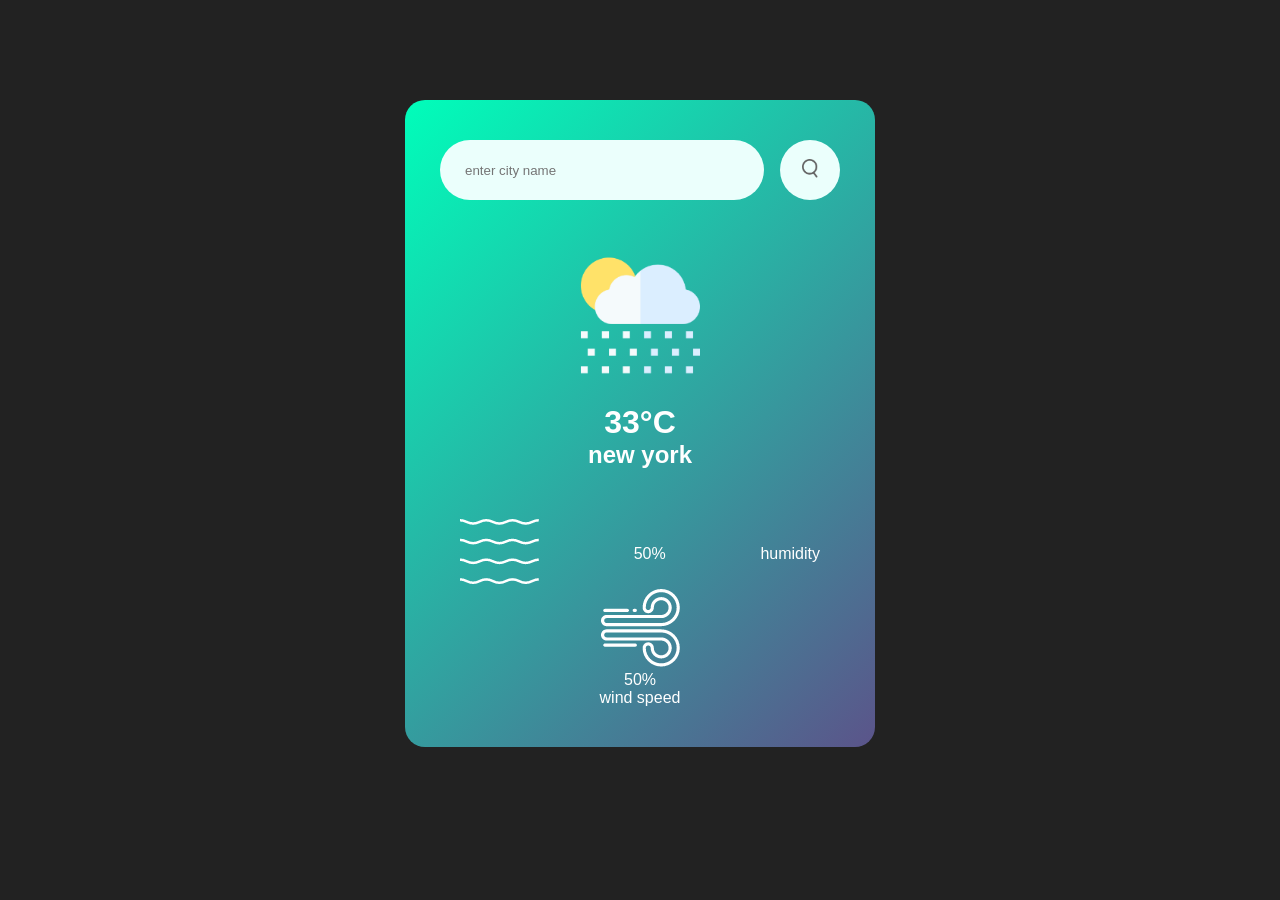
==== w.html @ c91f35f1 "weather" ====
<!DOCTYPE html>
<html lang="en">
<head>
    <meta charset="UTF-8">
    <meta name="viewport" content="width=device-width, initial-scale=1.0">
    <title>Document</title>
    <link  rel="stylesheet" href="style.css"
    spellcheck="false">
</head>
<body>

<div class="card">
    <div class="search">
    <input type"text" placeholder="enter city name ">
    <button><img  src="search.png" ></button>
    </div>
    <div class="weather">
        <img src="rain.png" class="weather-icon"></img>
    <h1 class="temp">33°C</h1>
    <h2 class="city">new york</h2>
    <div class="details">
        <div class="col">
            <img src="humidity.png">
        </div>
        <p class="humidity">50%</p>
        <p>humidity</p>
    </div>
    </div>
    <div class="col">
        <img src="wind.png">
    </div>
    <p class="wind">50%</p>
    <p>wind speed</p>
</div>
<script>
    const apiKey = "8fa895c8b60341de0b4708e45f2ac3b3";
const apiUrl = "https://api.openweathermap.org/data/2.5/weather?units=metric&q=";

const searchBox = document.querySelector(".search input");
const searchBtn = document.querySelector(".search button");

async function checkWeather(city) {
    const response = await fetch(`${apiUrl}${city}&appid=${apiKey}`);
    
    if (response.status === 404) {
        alert("City not found!");
        return;
    }

    const data = await response.json();
    console.log(data);

    document.querySelector(".city").innerHTML = data.name;
    document.querySelector(".temp").innerHTML = Math.round(data.main.temp) + "°C";
    document.querySelector(".humidity").innerHTML = data.main.humidity + "%";
    document.querySelector(".wind").innerHTML = data.wind.speed + " km/h";
}

searchBtn.addEventListener("click", () => {
    if (searchBox.value.trim() !== "") {
        checkWeather(searchBox.value);
    }
});
</script>
    



</body>

</html>
---- style.css ----
*{
    margin: 0;
    padding: 0;
    font-family: 'poppins',sans-serif;
    box-sizing: border-box;
}
body{
    background-color: #222;
}
.card{
    width: 90%;
    max-width: 470px;
    width: 479px;
    background: linear-gradient(135deg,#00feba,#5b548a);
    color: #fff;
    margin: 100px auto 0;
    border-radius: 20px;
    padding: 40px 35px;
    text-align: center;


    
}
.search{
    width: 100%;
    display: flex;
    align-items: center;
    justify-content: space-between;

}
.search input {
    border: 0;
    outline: 0;
    background: #ebfffc;
    color: #555;
    padding: 10px 25px;
    height: 60px;
    border-radius: 30px;
    flex: 1;
    margin-right: 16px;
    font-size: 18ox;
}
.search button{
    border: 0;
    outline: 0;
    background: #ebfffc;
    border-radius: 50%;
    width: 60px;
    height: 60px;
    cursor: pointer;

}
.search button img {
    width: 16px;
}
.weather-icon{
    width: 170px;
    margin-top: 30px;

}
.weather-h1{
    font-size: 80px;
    font-weight: 500;
    
}
.weather-h2{
    font-size: 45px;
    font-weight: 400;
    margin-top: -10px;

}
.details{
    display: flex;
    align-items: center;
    justify-content: space-between;
    padding: 0 20px;
    margin-top: 50px;

}
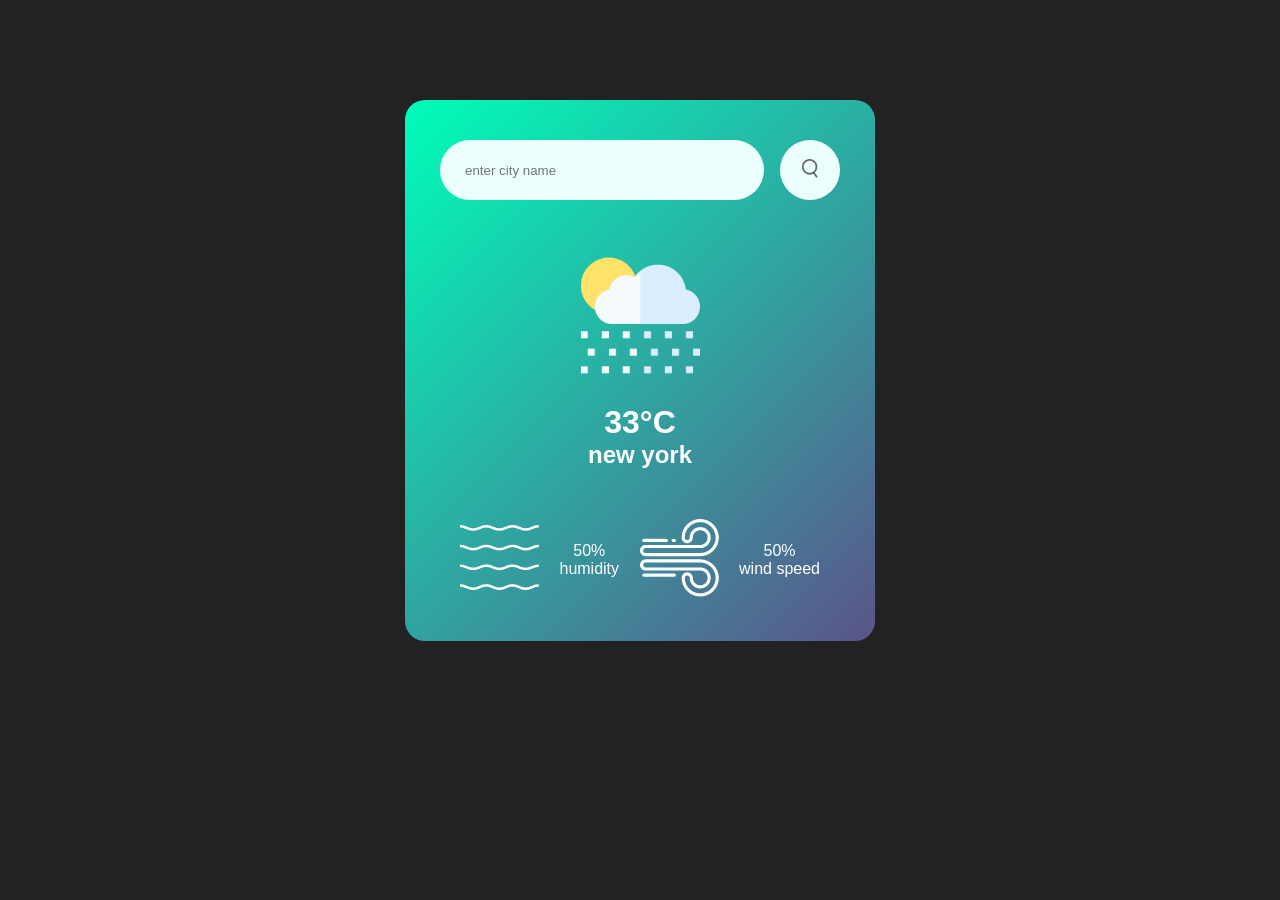
==== commit 54415664: "Fix w.html: valid img tags, robust fetch/error handling, encode city and handle Enter key" ====
--- a/w.html
+++ b/w.html
@@ -3,69 +3,103 @@
 <head>
     <meta charset="UTF-8">
     <meta name="viewport" content="width=device-width, initial-scale=1.0">
-    <title>Document</title>
-    <link  rel="stylesheet" href="style.css"
-    spellcheck="false">
+    <title>Weather</title>
+    <link rel="stylesheet" href="style.css" spellcheck="false">
 </head>
 <body>
 
 <div class="card">
     <div class="search">
-    <input type"text" placeholder="enter city name ">
-    <button><img  src="search.png" ></button>
+        <input type="text" placeholder="enter city name " aria-label="city">
+        <button type="button"><img src="search.png" alt="search"></button>
     </div>
+
     <div class="weather">
-        <img src="rain.png" class="weather-icon"></img>
-    <h1 class="temp">33°C</h1>
-    <h2 class="city">new york</h2>
-    <div class="details">
-        <div class="col">
-            <img src="humidity.png">
+        <img src="rain.png" class="weather-icon" alt="weather icon">
+        <h1 class="temp">33°C</h1>
+        <h2 class="city">new york</h2>
+
+        <div class="details">
+            <div class="col">
+                <img src="humidity.png" alt="humidity icon">
+            </div>
+            <div>
+                <p class="humidity">50%</p>
+                <p>humidity</p>
+            </div>
+
+            <div class="col">
+                <img src="wind.png" alt="wind icon">
+            </div>
+            <div>
+                <p class="wind">50%</p>
+                <p>wind speed</p>
+            </div>
         </div>
-        <p class="humidity">50%</p>
-        <p>humidity</p>
     </div>
-    </div>
-    <div class="col">
-        <img src="wind.png">
-    </div>
-    <p class="wind">50%</p>
-    <p>wind speed</p>
 </div>
+
 <script>
     const apiKey = "8fa895c8b60341de0b4708e45f2ac3b3";
-const apiUrl = "https://api.openweathermap.org/data/2.5/weather?units=metric&q=";
+    const apiUrl = "https://api.openweathermap.org/data/2.5/weather?units=metric&q=";
 
-const searchBox = document.querySelector(".search input");
-const searchBtn = document.querySelector(".search button");
+    const searchBox = document.querySelector(".search input");
+    const searchBtn = document.querySelector(".search button");
 
-async function checkWeather(city) {
-    const response = await fetch(`${apiUrl}${city}&appid=${apiKey}`);
-    
-    if (response.status === 404) {
-        alert("City not found!");
-        return;
+    async function checkWeather(city) {
+        try {
+            const response = await fetch(`${apiUrl}${encodeURIComponent(city)}&appid=${apiKey}`);
+
+            // handle HTTP errors
+            if (!response.ok) {
+                // try to read message from response body
+                let errMsg = 'Unable to fetch weather';
+                try {
+                    const errData = await response.json();
+                    if (errData && errData.message) errMsg = errData.message;
+                } catch (e) {
+                    // ignore JSON parse errors
+                }
+                alert(errMsg);
+                return;
+            }
+
+            const data = await response.json();
+            console.log(data);
+
+            // guard against missing data
+            if (!data || !data.main || !data.wind) {
+                alert('Weather data is unavailable for this city.');
+                return;
+            }
+
+            document.querySelector(".city").textContent = data.name;
+            document.querySelector(".temp").textContent = Math.round(data.main.temp) + "°C";
+            document.querySelector(".humidity").textContent = data.main.humidity + "%";
+            // OpenWeatherMap returns wind speed in m/s — convert to km/h
+            const windKmh = (data.wind.speed * 3.6).toFixed(1);
+            document.querySelector(".wind").textContent = windKmh + " km/h";
+        } catch (error) {
+            console.error(error);
+            alert('An error occurred while fetching weather.');
+        }
     }
 
-    const data = await response.json();
-    console.log(data);
+    searchBtn.addEventListener("click", () => {
+        const city = searchBox.value.trim();
+        if (city !== "") {
+            checkWeather(city);
+        }
+    });
 
-    document.querySelector(".city").innerHTML = data.name;
-    document.querySelector(".temp").innerHTML = Math.round(data.main.temp) + "°C";
-    document.querySelector(".humidity").innerHTML = data.main.humidity + "%";
-    document.querySelector(".wind").innerHTML = data.wind.speed + " km/h";
-}
-
-searchBtn.addEventListener("click", () => {
-    if (searchBox.value.trim() !== "") {
-        checkWeather(searchBox.value);
-    }
-});
+    // allow pressing Enter in the input to search
+    searchBox.addEventListener('keyup', (e) => {
+        if (e.key === 'Enter') {
+            const city = searchBox.value.trim();
+            if (city !== "") checkWeather(city);
+        }
+    });
 </script>
-    
-
-
 
 </body>
-
-</html> +</html>
